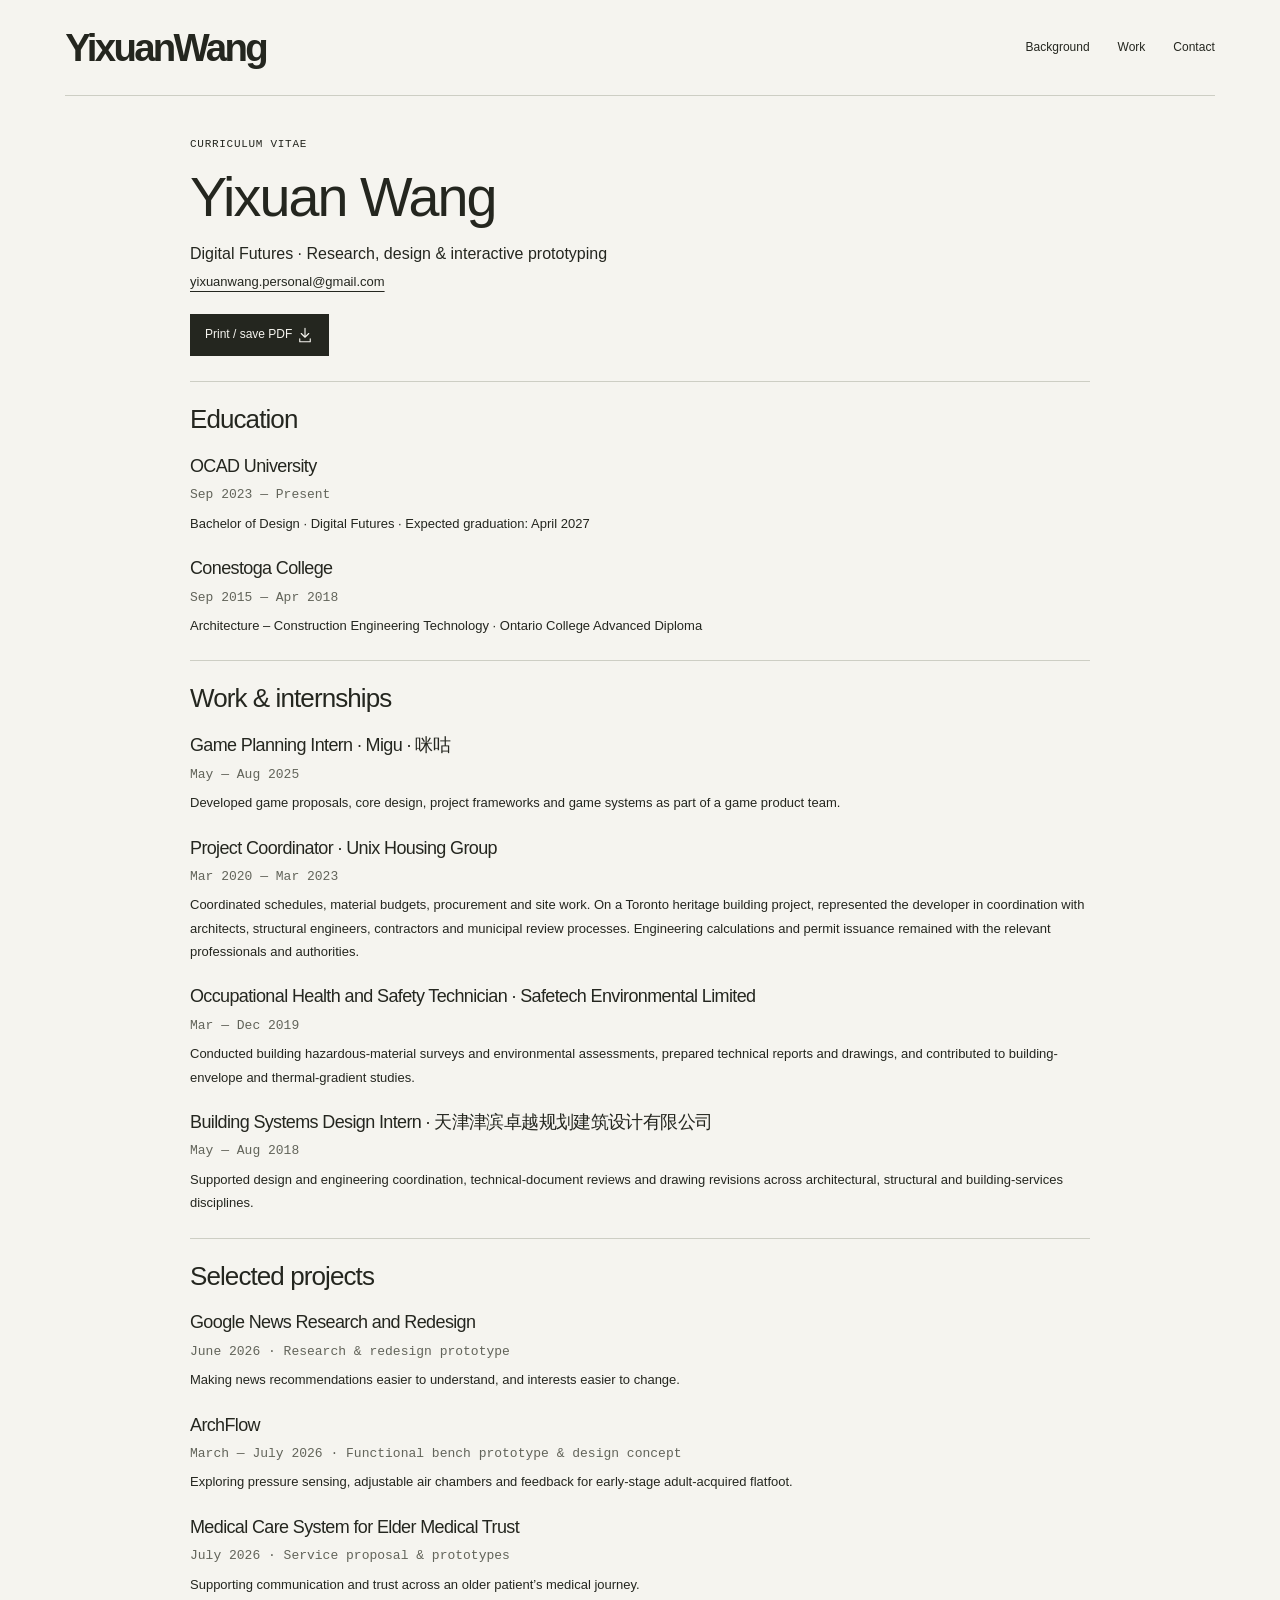
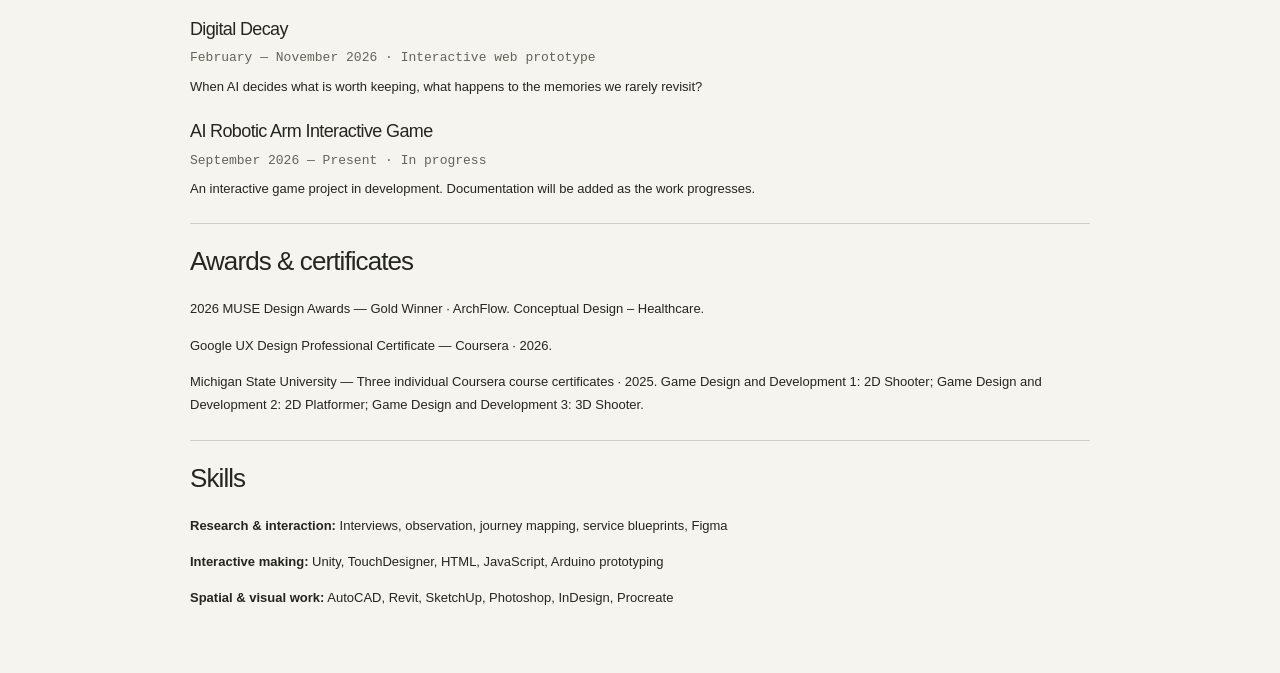
==== site/cv/index.html @ 7db2e15b "Publish portfolio with automatic GitHub Pages deployment" ====
<!doctype html>
<html lang="en">
<head>
<meta charset="utf-8">
<meta name="viewport" content="width=device-width,initial-scale=1">
<meta name="theme-color" content="#f5f4ef">
<title>Yixuan Wang — CV</title>
<meta name="description" content="Education, professional experience and selected design work by Yixuan Wang.">
<meta property="og:type" content="website">
<meta property="og:title" content="Yixuan Wang — CV">
<meta property="og:description" content="Education, professional experience and selected design work by Yixuan Wang.">
<meta property="og:image" content="../assets/portfolio-share.jpg">
<meta property="og:site_name" content="YixuanWang">
<meta name="twitter:card" content="summary_large_image">
<link rel="icon" type="image/svg+xml" href="../favicon.svg">
<link rel="stylesheet" href="../styles.css">
<script defer src="../config.js">
</script>
<script defer src="../app.js">
</script>
</head>
<body id="top">
<a class="skip-link" href="#main">Skip to content</a>
<header class="site-header wrap">
<a class="wordmark" href="../index.html" aria-label="YixuanWang — home">YixuanWang</a>
<nav aria-label="Main navigation">
<a href="../index.html#background">Background</a>
<a href="../index.html#work">Work</a>
<a href="../index.html#contact">Contact</a>
</nav>
</header>
<main id="main">
<article class="wrap cv-page">
<header>
<p class="eyebrow">Curriculum vitae</p>
<h1>Yixuan Wang</h1>
<p>Digital Futures · Research, design & interactive prototyping</p>
<a href="mailto:yixuanwang.personal@gmail.com">yixuanwang.personal@gmail.com</a>
<button class="button print-button" data-print>Print / save PDF <svg width="18" height="18" viewBox="0 0 24 24" fill="none" stroke="currentColor" stroke-width="1.5" stroke-linecap="round" stroke-linejoin="round" aria-hidden="true">
<path d="M12 3v12m-5-5 5 5 5-5M5 17v4h14v-4"/>
</svg>
</button>
</header>
<section>
<h2>Education</h2>
<div class="cv-entry">
<h3>OCAD University</h3>
<p class="date">Sep 2023 — Present</p>
<p>Bachelor of Design · Digital Futures · Expected graduation: April 2027</p>
</div>
<div class="cv-entry">
<h3>Conestoga College</h3>
<p class="date">Sep 2015 — Apr 2018</p>
<p>Architecture – Construction Engineering Technology · Ontario College Advanced Diploma</p>
</div>
</section>
<section>
<h2>Work & internships</h2>
<div class="cv-entry">
<h3>Game Planning Intern · Migu · 咪咕</h3>
<p class="date">May — Aug 2025</p>
<p>Developed game proposals, core design, project frameworks and game systems as part of a game product team.</p>
</div>
<div class="cv-entry">
<h3>Project Coordinator · Unix Housing Group</h3>
<p class="date">Mar 2020 — Mar 2023</p>
<p>Coordinated schedules, material budgets, procurement and site work. On a Toronto heritage building project, represented the developer in coordination with architects, structural engineers, contractors and municipal review processes. Engineering calculations and permit issuance remained with the relevant professionals and authorities.</p>
</div>
<div class="cv-entry">
<h3>Occupational Health and Safety Technician · Safetech Environmental Limited</h3>
<p class="date">Mar — Dec 2019</p>
<p>Conducted building hazardous-material surveys and environmental assessments, prepared technical reports and drawings, and contributed to building-envelope and thermal-gradient studies.</p>
</div>
<div class="cv-entry">
<h3>Building Systems Design Intern · 天津津滨卓越规划建筑设计有限公司</h3>
<p class="date">May — Aug 2018</p>
<p>Supported design and engineering coordination, technical-document reviews and drawing revisions across architectural, structural and building-services disciplines.</p>
</div>
</section>
<section>
<h2>Selected projects</h2>
<div class="cv-entry">
<h3>Google News Research and Redesign</h3>
<p class="date">June 2026 · Research & redesign prototype</p>
<p>Making news recommendations easier to understand, and interests easier to change.</p>
</div>
<div class="cv-entry">
<h3>ArchFlow</h3>
<p class="date">March — July 2026 · Functional bench prototype & design concept</p>
<p>Exploring pressure sensing, adjustable air chambers and feedback for early-stage adult-acquired flatfoot.</p>
</div>
<div class="cv-entry">
<h3>Medical Care System for Elder Medical Trust</h3>
<p class="date">July 2026 · Service proposal & prototypes</p>
<p>Supporting communication and trust across an older patient’s medical journey.</p>
</div>
<div class="cv-entry">
<h3>Digital Decay</h3>
<p class="date">February — November 2026 · Interactive web prototype</p>
<p>When AI decides what is worth keeping, what happens to the memories we rarely revisit?</p>
</div>
<div class="cv-entry">
<h3>AI Robotic Arm Interactive Game</h3>
<p class="date">September 2026 — Present · In progress</p>
<p>An interactive game project in development. Documentation will be added as the work progresses.</p>
</div>
</section>
<section>
<h2>Awards & certificates</h2>
<p>2026 MUSE Design Awards — Gold Winner · ArchFlow. Conceptual Design – Healthcare.</p>
<p>Google UX Design Professional Certificate — Coursera · 2026.</p>
<p>Michigan State University — Three individual Coursera course certificates · 2025. Game Design and Development 1: 2D Shooter; Game Design and Development 2: 2D Platformer; Game Design and Development 3: 3D Shooter.</p>
</section>
<section>
<h2>Skills</h2>
<p>
<strong>Research & interaction:</strong> Interviews, observation, journey mapping, service blueprints, Figma</p>
<p>
<strong>Interactive making:</strong> Unity, TouchDesigner, HTML, JavaScript, Arduino prototyping</p>
<p>
<strong>Spatial & visual work:</strong> AutoCAD, Revit, SketchUp, Photoshop, InDesign, Procreate</p>
</section>
</article>
</main>
<dialog class="media-dialog" id="media-dialog" aria-labelledby="media-title">
<div class="dialog-header">
<h2 id="media-title">Project media</h2>
<button class="icon-button" data-close-dialog aria-label="Close media">
<svg width="18" height="18" viewBox="0 0 24 24" fill="none" stroke="currentColor" stroke-width="1.5" stroke-linecap="round" stroke-linejoin="round" aria-hidden="true">
<path d="m6 6 12 12M6 18 18 6"/>
</svg>
</button>
</div>
<div id="media-content">
</div>
<p class="dialog-note">Escape to close</p>
</dialog>
</body>
</html>
---- site/styles.css ----
@charset "UTF-8";
[hidden]{display:none!important}
:root{--paper:#f5f4ef;--ink:#24261f;--muted:#62645a;--line:#cdcec4;--accent:#536044;--wash:#e7e8df;--serif:Georgia,'Times New Roman',serif;--sans:Arial,'Helvetica Neue','Segoe UI','Microsoft YaHei','PingFang SC',sans-serif;--mono:'Cascadia Code',Consolas,'Courier New',monospace;--space:clamp(24px,5.1vw,76px)}
*{box-sizing:border-box}html{scroll-behavior:smooth;scroll-padding-top:35px}body{margin:0;background:var(--paper);color:var(--ink);font-family:var(--sans);font-size:16px;line-height:1.65;-webkit-font-smoothing:antialiased}::selection{background:#d5dbc8;color:#20241b}a{color:inherit;text-decoration-thickness:1px;text-underline-offset:5px}a:hover{color:var(--accent)}button,input{font:inherit}button,a{-webkit-tap-highlight-color:transparent}button{cursor:pointer}button:disabled{cursor:default}a,button,summary{touch-action:manipulation}a:focus-visible,button:focus-visible,summary:focus-visible,[tabindex]:focus-visible{outline:2px solid var(--accent);outline-offset:6px}button svg,a svg{vertical-align:middle;flex-shrink:0}h1,h2,h3,h4,p,figure,ul,ol,dl{margin:0}h1,h2,h3,h4{font-weight:500;line-height:1.15;letter-spacing:-.035em}h1{font-size:clamp(37px,4.35vw,65px)}h2{font-size:clamp(29px,3vw,43px)}h3{font-size:24px}h4{font-size:17px}p+p{margin-top:1em}img{display:block;max-width:100%;height:auto}ul,ol{padding-left:1.25em}button{color:inherit}code{font-size:.9em;background:var(--wash);padding:2px 5px}strong{font-weight:600}.wrap{width:calc(100% - var(--space)*2);max-width:1240px;margin-inline:auto}.mono,.eyebrow,.section-label,.date,.column-label{font-family:var(--mono);font-weight:400}.eyebrow,.section-label,.column-label{font-size:11px;letter-spacing:.065em;text-transform:uppercase;line-height:1.6}.date{font-size:11px;line-height:1.5;color:var(--muted)}.small{font-size:13px;line-height:1.65}.subtle{color:var(--muted)}.skip-link{position:fixed;left:20px;top:-80px;z-index:100;background:var(--ink);color:var(--paper);padding:10px 20px}.skip-link:focus{top:12px}.site-header{display:flex;align-items:center;justify-content:space-between;border-bottom:1px solid var(--line);padding-block:26px 25px;gap:24px}.wordmark{font-size:clamp(28px,3vw,43px);font-weight:700;letter-spacing:-.07em;line-height:1.1;text-decoration:none}.site-header nav{display:flex;gap:28px;font-size:12px}.site-header nav a{text-decoration:none;padding-block:12px}.opening{position:relative;padding:49px 0 47px;display:grid;grid-template-columns:1.9fr 1fr;column-gap:58px;row-gap:21px}.opening>.eyebrow{grid-column:1/-1;color:var(--muted)}.opening h1{font-size:clamp(32px,3.65vw,54px);letter-spacing:-.045em;line-height:1.13}.opening h1 span{color:var(--accent)}.opening>p:not(.eyebrow){font-size:14px;line-height:1.85;max-width:36ch;align-self:center}.opening-link{grid-column:1/-1;font-size:11px;text-decoration:none;color:var(--muted);display:flex;gap:15px;width:fit-content}.opening-link span{color:var(--accent)}.home-section{border-top:1px solid var(--line);padding-top:37px}.section-label{display:flex;align-items:center;gap:10px;color:var(--accent);margin-bottom:20px}.section-label:before{content:'';width:8px;height:8px;border:1px solid currentColor;flex-shrink:0}.after-turn .section-label:before,.site-footer .section-label:before,.case-section .section-label:before{border-top:0;border-right:0;transform:translateY(-2px)}.background-section>h2,.home-section>h2{margin-bottom:33px}.background-columns{display:grid;grid-template-columns:.95fr 1.2fr;gap:11%}.column-label{color:var(--muted);margin-bottom:20px;font-size:11px;letter-spacing:.05em}.education-item+.education-item{margin-top:27px}.education-item .date{margin-bottom:7px}.education-item h4{font-size:21px;margin-bottom:7px}.education-item>p:not(.date){font-size:13px}.education-item>p+p{margin-top:4px}.work-history details{border-bottom:1px solid var(--line)}summary{cursor:pointer;list-style:none}summary::-webkit-details-marker{display:none}.work-history summary{display:grid;grid-template-columns:1fr auto 12px;align-items:center;gap:12px;padding:13px 0}.work-history details:first-child summary{padding-top:0}.work-history strong{font-size:14px;font-weight:500;display:block}.job-role{display:block;font-size:11px;color:var(--muted);margin-top:2px}.detail-plus{color:var(--accent);font-size:18px}.work-history details[open] .detail-plus{transform:rotate(45deg)}.work-history details>p{font-size:13px;line-height:1.8;padding:0 24px 17px 0;color:var(--muted)}.work-documentation{display:grid;grid-template-columns:1.3fr 1fr;gap:24px;margin-top:32px;margin-bottom:42px}.document-placeholder{min-height:142px;border:1px solid var(--line);background:#eeeee7;padding:20px 24px;display:flex;align-items:center;justify-content:space-between;gap:16px}.document-placeholder .mono{font-size:10px;color:var(--muted);max-width:18ch}.document-placeholder p{font-family:var(--serif);font-size:21px;line-height:1.3;color:#6f7366}.document-placeholder+p{margin-top:0}figcaption{font-size:11px;line-height:1.6;color:var(--muted);margin-top:10px}.turn-section{display:grid;grid-template-columns:1fr 1.6fr;gap:10%;padding-block:40px 45px}.turn-section .section-label:before{border-right:0}.turn-section h2{font-size:clamp(30px,3.2vw,46px)}.turn-copy{max-width:65ch;font-size:15px;line-height:1.9}.turn-copy p+p{margin-top:17px}.turn-copy .turn-continuity{font-size:13px;color:var(--muted);border-left:1px solid var(--accent);padding-left:18px;margin-top:24px}.section-intro{display:flex;justify-content:space-between;align-items:flex-end;gap:30px;margin-bottom:32px}.section-intro>p{font-size:12px;line-height:1.8;color:var(--muted)}.project-row{display:grid;grid-template-columns:.85fr 1.4fr;gap:7%;align-items:center;border-top:1px solid var(--line);padding-block:33px}.project-row.reverse{grid-template-columns:1.4fr .85fr}.project-row.reverse .project-copy{grid-column:2;grid-row:1}.project-row.reverse .project-visual{grid-column:1;grid-row:1}.project-copy .eyebrow{font-size:10px;color:var(--accent);margin-bottom:17px}.project-copy h3{font-size:clamp(29px,3vw,42px);margin-bottom:16px}.project-copy h3 a{text-decoration:none}.project-copy>p:not(.eyebrow){font-size:14px;line-height:1.85;max-width:34ch}.project-actions{display:flex;align-items:center;gap:23px;flex-wrap:wrap;margin-top:20px}.text-link{font-size:12px;display:inline-flex;gap:10px;align-items:center;text-decoration:none;border-bottom:1px solid currentColor;padding-block:3px}.project-visual>a{display:block;text-decoration:none;background:var(--wash);overflow:hidden}.project-visual img:not(.news-visual img){width:100%;height:clamp(240px,26vw,350px);object-fit:cover}.project-visual .insole-visual{object-fit:contain!important;padding:5% 12%;background:#1d201c}.project-visual>a:hover img{opacity:.94}.project-visual figcaption{margin-top:8px}.news-visual{height:clamp(240px,27vw,370px);padding:22px 12%;background:#e5e8e1;display:flex;justify-content:center;align-items:center;gap:22px}.news-visual img{height:100%;max-width:48%;width:auto;object-fit:contain;box-shadow:0 5px 14px #292c2010;transform:rotate(-3deg)}.news-visual img+img{transform:rotate(4deg);height:91%}.project-sdg .project-visual img{object-position:25% 45%}.button{display:inline-flex;align-items:center;justify-content:center;gap:9px;background:var(--ink);border:1px solid var(--ink);padding:10px 14px;color:var(--paper);font-size:12px;line-height:1.4;text-decoration:none;min-height:42px}.button:hover{background:var(--accent);border-color:var(--accent);color:white}.button small{font-size:10px;opacity:.7;margin-left:6px}.demo-button svg{width:14px;height:14px}.status{display:inline-block;font-family:var(--mono);font-size:10px;letter-spacing:.045em;text-transform:uppercase;color:var(--accent);border:1px solid #8a917f;padding:3px 7px;margin-bottom:13px}.progress-visual{min-height:280px;display:flex;flex-direction:column;justify-content:space-between;align-items:flex-start;padding:30px;background:#e4e5dc;color:var(--accent)}.progress-visual>.mono{font-size:10px;letter-spacing:.04em}.progress-visual>div{font-family:var(--serif);font-size:clamp(28px,3.1vw,42px);line-height:1.1;letter-spacing:-.04em}.progress-visual>span:last-child{font-size:11px;color:#59624f}.project-ai-robotic-arm{padding-bottom:42px}.credentials-grid{display:grid;grid-template-columns:.9fr 1.1fr 1fr;gap:7%;padding-bottom:49px}.credentials-grid h4{font-size:15px;letter-spacing:-.02em;line-height:1.4}.credentials-grid p{font-size:12px;margin-top:6px}.credentials-grid .small{font-size:11px}.award-mark{font-family:var(--serif);font-size:50px!important;color:var(--accent);line-height:1.1;margin-bottom:18px}.award-mark span{font-size:12px;font-family:var(--mono);margin-left:12px;letter-spacing:0}.credential+.credential{margin-top:22px}.credential details{font-size:11px;margin-top:10px}.credential summary{text-decoration:underline;text-underline-offset:4px}.credential ul{margin-top:10px;line-height:1.7;color:var(--muted)}.skill-group+.skill-group{margin-top:18px}.site-footer{border-top:1px solid var(--line);padding-top:35px;padding-bottom:25px}.contact-heading h2{font-size:35px}.contact-heading>p:not(.section-label){font-size:12px;color:var(--muted);margin-top:12px}.email-link{font-family:var(--serif);font-size:clamp(20px,3.1vw,42px);letter-spacing:-.025em;text-decoration:none;display:inline-flex;align-items:center;gap:25px;margin:22px 0 40px;overflow-wrap:anywhere;max-width:100%;line-height:1.3}.email-link svg{width:25px;height:25px}.footer-bottom{border-top:1px solid var(--line);padding-top:19px;display:flex;justify-content:space-between;gap:24px;font-size:10px}.footer-bottom>div{display:flex;gap:25px}.footer-bottom a{text-decoration:none}.footer-bottom svg{width:13px;height:13px;margin-left:4px}
/* Case studies use the same grid, with more space for reading and evidence. */
.back-link{font-size:11px;text-decoration:none;display:inline-flex;gap:9px;align-items:center;margin-top:29px}.back-link svg{width:15px}.case-header{padding-top:38px}.case-header .eyebrow{color:var(--accent);margin-bottom:21px}.case-header h1{font-size:clamp(47px,7.4vw,106px);line-height:1.02;max-width:1000px}.heading-period{color:var(--accent)}.case-deck{font-family:var(--serif);font-size:clamp(25px,3vw,42px);line-height:1.25;letter-spacing:-.035em;margin-top:25px;max-width:28ch}.case-introduction{font-size:15px;max-width:64ch;margin-top:22px;line-height:1.85;color:var(--muted)}.project-meta{display:grid;grid-template-columns:repeat(3,1fr);gap:20px 35px;border-top:1px solid var(--line);border-bottom:1px solid var(--line);padding-block:24px;margin-top:35px}.project-meta dt{font-family:var(--mono);font-size:10px;text-transform:uppercase;color:var(--muted);margin-bottom:6px}.project-meta dd{font-size:12px;line-height:1.6;margin:0}.case-cover{margin-top:31px}.case-cover>img{width:100%;aspect-ratio:1.83;object-fit:cover}.case-cover figcaption{display:flex;justify-content:space-between;align-items:center;gap:20px;margin-top:14px}.case-index{display:flex;justify-content:space-between;gap:18px;flex-wrap:wrap;font-family:var(--mono);font-size:10px;padding-block:22px;border-top:1px solid var(--line);border-bottom:1px solid var(--line);margin-top:31px}.case-index a{text-decoration:none;padding-block:4px}.case-section{display:grid;grid-template-columns:1fr 1.65fr;gap:32px 8%;padding-block:49px;border-bottom:1px solid var(--line);scroll-margin-top:10px}.case-section-heading h2{font-size:clamp(27px,2.6vw,38px);letter-spacing:-.04em}.case-section .section-label{font-size:10px;gap:7px;margin-bottom:19px}.prose{max-width:72ch;font-size:15px;line-height:1.85}.prose .lead{font-size:22px;line-height:1.55;letter-spacing:-.025em;margin-bottom:20px}.prose p+p{margin-top:19px}.prose h3{font-size:19px;margin-top:26px;margin-bottom:11px;letter-spacing:-.025em}.prose h3+p{margin-top:0}.scope-note{font-size:12px;color:var(--muted);border-left:2px solid #8b947c;padding-left:18px}.research-stats{display:grid;grid-template-columns:1fr 1fr;gap:25px;padding-block:25px;border-bottom:1px solid var(--line);margin-top:12px}.research-stats>div{display:flex;align-items:center;gap:17px}.research-stats strong{font-family:var(--serif);font-size:64px;letter-spacing:-.06em;line-height:1;color:var(--accent);font-weight:400}.research-stats span{font-size:11px;line-height:1.6}.research-bars{margin:25px 0 12px}.research-bars>div+div{margin-top:22px}.research-bars>div>div{display:flex;justify-content:space-between;gap:20px;font-size:12px;line-height:1.6;margin-bottom:10px}.research-bars strong{font-family:var(--mono);font-size:12px;white-space:nowrap}.bar-track{display:block;height:7px;background:#e2e3d9}.bar-track>span{display:block;height:100%;background:var(--accent)}.decision-pair{display:grid;grid-template-columns:1fr 1fr;gap:27px;border-top:1px solid var(--line);margin-top:25px;padding-top:4px}.decision-pair h3{font-size:17px}.decision-pair p{font-size:13px;line-height:1.8}.scenario-steps{padding:0;list-style:none;margin-top:26px}.scenario-steps li{display:flex;gap:24px;padding-block:20px;border-top:1px solid var(--line)}.scenario-steps li>span{font-family:var(--mono);font-size:11px;padding-top:5px;color:var(--accent)}.scenario-steps h3{margin:0 0 7px;font-size:19px}.scenario-steps p{font-size:14px}.storyboard-grid{grid-column:1/-1;display:grid;grid-template-columns:repeat(3,1fr);gap:20px}.storyboard-grid img{aspect-ratio:1.5;object-fit:cover}.figure-note{font-size:11px;color:var(--muted);grid-column:1/-1;margin-top:-15px}.image-link{display:block;position:relative;text-decoration:none;background:white}.image-link img{width:100%}.zoom-hint{position:absolute;bottom:10px;right:10px;background:var(--paper);border:1px solid var(--line);padding:5px 8px;display:flex;align-items:center;gap:7px;font-size:10px;opacity:0;transition:opacity .15s}.image-link:hover .zoom-hint,.image-link:focus-visible .zoom-hint{opacity:1}.zoom-hint svg{height:12px;width:12px}.stage-sequence{grid-column:1/-1;list-style:none;padding:0;display:grid;grid-template-columns:repeat(3,1fr);border-top:1px solid var(--line);border-left:1px solid var(--line)}.stage-sequence li{padding:23px 25px;border-right:1px solid var(--line);border-bottom:1px solid var(--line);min-height:205px}.stage-sequence li:nth-child(n+4){background:#ebece4}.stage-number{font-family:var(--mono);font-size:10px;color:var(--accent)}.stage-sequence h3{font-size:21px;margin-top:16px;margin-bottom:12px}.stage-sequence p{font-size:12px;line-height:1.8;color:var(--muted)}.case-wide-copy{grid-column:1/-1;display:grid;grid-template-columns:1fr 1fr;gap:7%;margin-top:7px}.case-wide-copy h3{font-size:20px;line-height:1.3;margin-bottom:14px}.case-wide-copy p{font-size:14px;line-height:1.85}.table-scroll{grid-column:1/-1;overflow:auto}table{border-collapse:collapse;width:100%;font-size:12px;text-align:left;line-height:1.7}caption{text-align:left;font-family:var(--mono);font-size:10px;color:var(--muted);padding-bottom:15px}th,td{border-top:1px solid var(--line);border-bottom:1px solid var(--line);padding:13px 20px 13px 0;vertical-align:top}thead th{font-family:var(--mono);font-size:10px;text-transform:uppercase;color:var(--accent);font-weight:400}th{font-weight:500}td:nth-child(2){white-space:nowrap}.full-figure{grid-column:1/-1;margin-top:10px}.full-figure img{aspect-ratio:2.4;object-fit:cover}.interaction-block{grid-column:1/-1;display:grid;grid-template-columns:.8fr 1.4fr;align-items:center;gap:7%;padding-top:28px}.interaction-block.reverse{grid-template-columns:1.4fr .8fr}.interaction-block.reverse>div{grid-column:2;grid-row:1}.interaction-block.reverse>figure{grid-column:1;grid-row:1}.interaction-block .eyebrow{font-size:10px;color:var(--accent);margin-bottom:16px}.interaction-block h3{font-size:27px;margin-bottom:16px}.interaction-block p:not(.eyebrow){font-size:13px;line-height:1.9}.interaction-block .image-link{border:1px solid #deded5}.outcome-actions{display:flex;align-items:center;gap:25px;flex-wrap:wrap;margin-top:30px}.transcript{font-size:12px;border-top:1px solid var(--line);margin-top:25px;padding-top:16px}.transcript summary{color:var(--accent);text-decoration:underline;text-underline-offset:5px}.transcript p{margin-top:15px}.sources-section{display:grid;grid-template-columns:1fr 1.65fr;gap:26px 8%;padding-block:36px}.sources-section h2{font-size:21px;line-height:1.3}.sources-section ol{font-size:11px;padding-left:18px}.sources-section li+li{margin-top:15px}.sources-section p{font-size:11px;color:var(--muted);margin-top:4px}.sources-section>.small{grid-column:2}.sources-section svg{height:12px;width:12px}.case-end{border-top:1px solid var(--line);padding-block:25px 45px;display:flex;justify-content:space-between;gap:22px}.overview-page .case-header h1{font-size:clamp(40px,5.5vw,77px);max-width:900px}.overview-page .case-deck{font-family:var(--sans);font-size:19px;line-height:1.7;letter-spacing:-.025em;max-width:56ch}.overview-hero{margin-top:32px;margin-bottom:35px}.overview-hero>.news-visual{height:420px;padding:25px 23%}.overview-hero>img{width:100%;height:430px;object-fit:cover}.overview-hero>.insole-visual{object-fit:contain;background:#1d201c;padding:30px}.overview-hero>.progress-visual{min-height:330px}.overview-section{display:grid;grid-template-columns:.2fr 1fr;gap:24px;border-top:1px solid var(--line);padding-block:32px}.overview-section>.eyebrow{color:var(--accent);padding-top:5px}.overview-section>div{max-width:78ch}.overview-section h2{font-size:29px;margin-bottom:16px}.overview-section p{font-size:15px;line-height:1.85}.bench-figure{max-width:600px;margin:15px auto 38px}.bench-figure img{max-height:500px;object-fit:contain;background:#e6e5df}.editorial-note{background:var(--wash);padding:25px 30px;margin-top:8px}.editorial-note .eyebrow{color:var(--accent)}.editorial-note p{font-size:13px;margin-top:9px;max-width:75ch}.next-link{margin-block:30px 45px}.progress-note{max-width:65ch;padding:18px 0 30px}.progress-note h2{font-size:32px;margin-bottom:20px}.progress-note p{font-size:15px;line-height:1.8}.not-found{padding-block:90px}.not-found h1{margin:22px 0 30px}.cv-page{max-width:900px;padding-block:40px}.cv-page header{position:relative;padding-bottom:25px}.cv-page h1{margin:12px 0}.cv-page header>a{font-size:13px}.print-button{display:block;margin-top:20px}.cv-page section{border-top:1px solid var(--line);padding-block:23px}.cv-page section h2{font-size:26px;margin-bottom:20px}.cv-entry+.cv-entry{margin-top:22px}.cv-entry h3{font-size:18px;line-height:1.3;margin-bottom:5px}.cv-entry p,.cv-page section>p{font-size:13px;line-height:1.8}.cv-entry .date{margin-top:5px}.cv-entry p+p{margin-top:5px}
/* Native modal provides focus containment; no media exists before activation. */
.media-dialog{border:1px solid var(--line);background:var(--paper);color:var(--ink);width:min(1240px,94vw);max-width:94vw;max-height:94dvh;padding:18px 20px 12px;overflow:auto}.media-dialog::backdrop{background:#14160fe0}.dialog-header{display:flex;justify-content:space-between;align-items:center;gap:20px;margin-bottom:16px}.dialog-header h2{font-size:17px;letter-spacing:-.01em}.icon-button{display:inline-flex;align-items:center;justify-content:center;background:transparent;border:1px solid var(--line);width:42px;height:42px;flex-shrink:0}.icon-button:hover{background:var(--wash)}#media-content video{display:block;width:100%;max-height:75dvh;background:#161713}#media-content img{max-height:72dvh;object-fit:contain;margin:auto}#media-content>.text-link{margin-top:14px}.dialog-note{font-family:var(--mono);font-size:10px;color:var(--muted);margin-top:10px}.media-error{font-size:13px;padding-top:12px}.modal-open{overflow:hidden}
@media(min-width:1500px){.opening{padding-block:58px}.opening h1{font-size:54px}.project-visual img:not(.news-visual img){height:350px}.news-visual{height:350px}}
@media(max-width:1000px){.background-columns{gap:6%;grid-template-columns:.9fr 1.2fr}.work-history summary{gap:8px;grid-template-columns:1fr 11px}.work-history summary>.date{grid-column:1;grid-row:2;font-size:10px}.work-history summary>.detail-plus{grid-column:2;grid-row:1/3}.work-history summary{padding-block:10px;row-gap:3px}.opening{gap:20px 30px;grid-template-columns:1.5fr 1fr}.opening h1{font-size:36px}.opening>p:not(.eyebrow){font-size:12px}.credentials-grid{gap:4%}.case-section{gap:27px 5%;grid-template-columns:1fr 1.6fr}.interaction-block{gap:5%;grid-template-columns:.8fr 1.3fr}.interaction-block.reverse{grid-template-columns:1.3fr .8fr}.case-section-heading h2{font-size:29px}.research-stats>div{flex-direction:column;align-items:flex-start;gap:12px}.sources-section{gap:26px 5%}.stage-sequence li{padding:20px}.project-copy h3{font-size:32px}.document-placeholder{padding:17px;align-items:flex-start;flex-direction:column}.document-placeholder p{font-size:19px}}
@media(max-width:700px){:root{--space:22px}html{scroll-padding-top:15px}.site-header{padding-block:23px 20px;gap:15px}.wordmark{font-size:29px}.site-header nav{gap:17px;font-size:11px}.opening{display:block;padding-block:32px 33px}.opening>.eyebrow{font-size:10px;margin-bottom:19px}.opening h1{font-size:clamp(32px,7.7vw,47px)}.desktop-break{display:none}.opening>p:not(.eyebrow){font-size:13px;line-height:1.85;max-width:53ch;margin-top:20px}.opening-link{margin-top:22px}.home-section{padding-top:29px}.section-label{font-size:10px;margin-bottom:17px}.background-section>h2,.home-section>h2{margin-bottom:28px}.background-columns{grid-template-columns:1fr;gap:32px}.education-item+.education-item{margin-top:23px}.education-item h4{font-size:20px}.column-label{margin-bottom:18px}.work-history summary{grid-template-columns:1fr auto 12px;gap:10px;padding-block:13px}.work-history summary>.date{grid-column:auto;grid-row:auto;text-align:right;max-width:11ch}.work-history summary>.detail-plus{grid-column:auto;grid-row:auto}.work-history strong{font-size:13px}.work-history details>p{font-size:12px}.work-documentation{gap:13px;margin-top:26px;margin-bottom:30px;grid-template-columns:1fr 1fr}.document-placeholder{min-height:150px;padding:16px 12px;justify-content:space-between}.document-placeholder .mono{font-size:8px;line-height:1.7}.document-placeholder p{font-size:18px}figcaption{font-size:10px}.turn-section{grid-template-columns:1fr;gap:25px;padding-block:29px 32px}.turn-section h2{font-size:33px}.turn-section h2 br{display:none}.turn-copy{font-size:14px;line-height:1.9}.turn-copy .turn-continuity{font-size:12px}.section-intro{display:block;margin-bottom:25px}.section-intro h2{font-size:31px}.section-intro>p{font-size:11px;margin-top:15px}.project-row,.project-row.reverse{grid-template-columns:1fr;gap:23px;padding-block:27px}.project-row .project-copy,.project-row.reverse .project-copy,.project-row .project-visual,.project-row.reverse .project-visual{grid-column:1;grid-row:auto}.project-copy .eyebrow{margin-bottom:11px;font-size:9px}.project-copy h3{font-size:34px;margin-bottom:13px}.project-copy>p:not(.eyebrow){max-width:44ch;font-size:13px}.project-actions{gap:22px;margin-top:16px}.project-visual img:not(.news-visual img){height:260px}.news-visual{height:290px;padding:22px 18%;gap:20px}.project-sdg .project-visual img{object-fit:cover;object-position:left center}.progress-visual{min-height:240px;padding:24px}.progress-visual>div{font-size:37px}.credentials-grid{grid-template-columns:1fr;gap:30px;padding-bottom:35px}.credentials-grid>div+div{border-top:1px solid var(--line);padding-top:25px}.credentials-grid .column-label{margin-bottom:17px}.credentials-grid p{font-size:13px}.credentials-grid .small{font-size:12px}.award-mark{font-size:46px!important;margin-bottom:15px}.credential+.credential{margin-top:20px}.skill-group+.skill-group{margin-top:16px}.site-footer{padding-top:27px}.contact-heading h2{font-size:32px}.contact-heading>p:not(.section-label){font-size:11px;max-width:36ch}.email-link{font-size:clamp(17px,5.1vw,29px);gap:10px;margin-block:22px 30px}.email-link svg{width:18px;height:18px}.footer-bottom{flex-direction:column;gap:17px}.footer-bottom>div{gap:26px}.case-header{padding-top:28px}.case-header .eyebrow{font-size:9px;margin-bottom:19px}.case-header h1{font-size:clamp(44px,12vw,70px)}.case-deck{font-size:29px;margin-top:21px}.case-introduction{font-size:13px;line-height:1.85;margin-top:19px}.project-meta{grid-template-columns:1fr 1fr;gap:20px;margin-top:26px;padding-block:20px}.project-meta dt{font-size:9px}.project-meta dd{font-size:11px}.case-cover{margin-top:24px}.case-cover>img{aspect-ratio:1.4;object-position:45%}.case-cover figcaption{align-items:flex-start}.case-cover figcaption>span{max-width:22ch}.case-cover .button{padding:9px 10px;gap:6px;white-space:nowrap;font-size:10px;min-height:38px}.case-cover .button small{display:none}.case-index{gap:11px 20px;margin-top:25px;padding-block:17px;font-size:9px;justify-content:flex-start}.case-section{grid-template-columns:1fr;gap:24px;padding-block:33px}.case-section-heading h2{font-size:32px}.case-section-heading h2 br{display:none}.case-section .section-label{margin-bottom:14px}.prose{font-size:14px;line-height:1.9;max-width:none}.prose .lead{font-size:22px}.prose h3{font-size:19px}.research-stats{gap:16px}.research-stats>div{flex-direction:row;gap:16px}.research-stats strong{font-size:53px}.research-stats span{font-size:10px}.research-bars>div>div{font-size:11px;gap:12px}.research-bars strong{font-size:11px}.decision-pair{gap:20px}.decision-pair h3{font-size:17px;line-height:1.35}.decision-pair p{font-size:12px}.scenario-steps li{gap:18px}.scenario-steps p{font-size:13px}.storyboard-grid{grid-template-columns:1fr;gap:24px}.storyboard-grid img{aspect-ratio:1.5}.figure-note{margin-top:-6px}.zoom-hint{opacity:1;font-size:9px;padding:3px 6px}.stage-sequence{grid-template-columns:1fr 1fr}.stage-sequence li{padding:18px 16px;min-height:215px}.stage-sequence h3{font-size:22px;line-height:1.15}.stage-sequence p{font-size:12px}.case-wide-copy{grid-template-columns:1fr;gap:24px}.case-wide-copy h3{font-size:21px;margin-bottom:12px}.case-wide-copy p{font-size:13px}table{min-width:490px;font-size:11px}caption{font-size:9px}th,td{padding-block:12px}.full-figure{margin-top:0}.full-figure img{aspect-ratio:1.7;object-fit:cover}.interaction-block,.interaction-block.reverse{grid-template-columns:1fr;gap:24px;padding-top:14px}.interaction-block.reverse>div,.interaction-block.reverse>figure{grid-column:1;grid-row:auto}.interaction-block h3{font-size:28px}.interaction-block p:not(.eyebrow){font-size:13px}.interaction-block .eyebrow{margin-bottom:13px}.outcome-actions{gap:22px}.sources-section{grid-template-columns:1fr;gap:23px;padding-block:30px}.sources-section>.small{grid-column:1}.case-end{padding-block:23px 35px;gap:20px;flex-wrap:wrap}.case-end .text-link{font-size:10px}.overview-page .case-header h1{font-size:43px;line-height:1.1}.overview-page .case-deck{font-size:16px;line-height:1.8}.overview-hero>img{height:290px}.overview-hero>.news-visual{height:350px;padding:25px 18%}.overview-hero>.progress-visual{min-height:280px}.overview-section{grid-template-columns:1fr;gap:13px;padding-block:27px}.overview-section h2{font-size:28px}.overview-section p{font-size:14px}.editorial-note{padding:23px}.editorial-note p{font-size:12px}.progress-note h2{font-size:31px}.progress-note p{font-size:14px}.media-dialog{padding:12px;width:96vw;max-width:96vw}.dialog-header{margin-bottom:12px}.dialog-header h2{font-size:13px}.dialog-note{font-size:9px}.not-found{padding-block:60px}.not-found h1{font-size:40px}}
@media(max-width:370px){:root{--space:17px}.site-header nav{gap:11px;font-size:10px}.wordmark{font-size:26px}.work-history summary{grid-template-columns:1fr 12px}.work-history summary>.date{grid-column:1;grid-row:2;text-align:left;max-width:none}.work-history summary>.detail-plus{grid-column:2;grid-row:1/3}.research-stats>div{flex-direction:column;align-items:flex-start;gap:10px}.email-link{font-size:17px}.stage-sequence li{padding:15px 12px}}
@media(prefers-reduced-motion:reduce){html{scroll-behavior:auto}*,*:before,*:after{transition:none!important;animation:none!important}}
@media print{body{background:white;color:black;font-size:10pt}.site-header,.site-footer,.skip-link,.print-button,.media-dialog{display:none!important}.wrap{width:100%;max-width:none}.cv-page{padding:0}.cv-page header{padding-bottom:10px}.cv-page h1{font-size:28pt}.cv-page section{padding-block:12px;break-inside:auto}.cv-page section h2{font-size:15pt;margin-bottom:10px}.cv-entry{break-inside:avoid}.cv-entry+.cv-entry{margin-top:12px}.cv-entry h3{font-size:11pt}.cv-entry p,.cv-page section>p{font-size:9pt;line-height:1.5}.cv-entry .date{font-size:8pt}.cv-page a{text-decoration:none}@page{size:A4;margin:16mm}}
/* Product diagrams retain their complete crop rather than filling a landscape frame. */
.project-sdg .project-visual>a{background:white}
.project-sdg .project-visual img{object-fit:contain!important;padding:12px}
.project-visual .insole-visual,.overview-hero>.insole-visual{background:#e7e8df}
.interaction-block .image-link img{max-height:540px;object-fit:contain}
.document-placeholder p{color:var(--muted)}
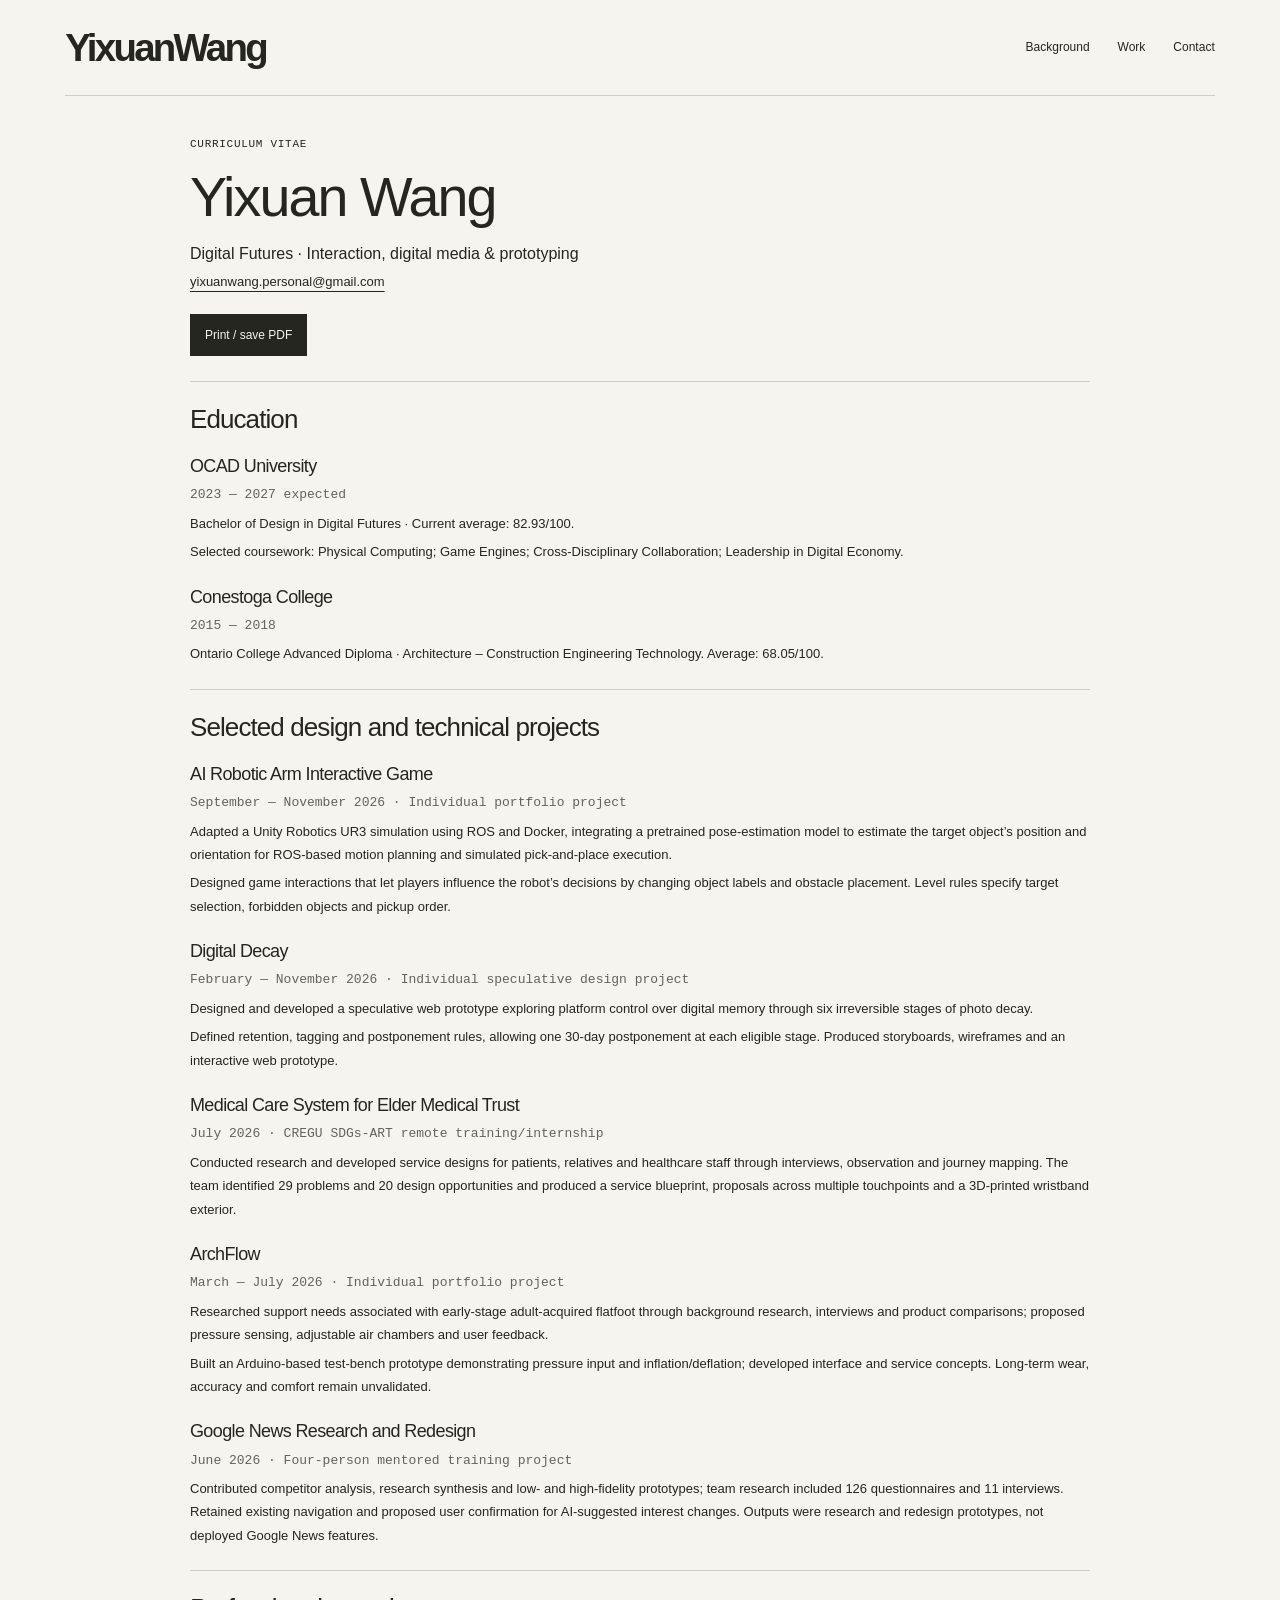
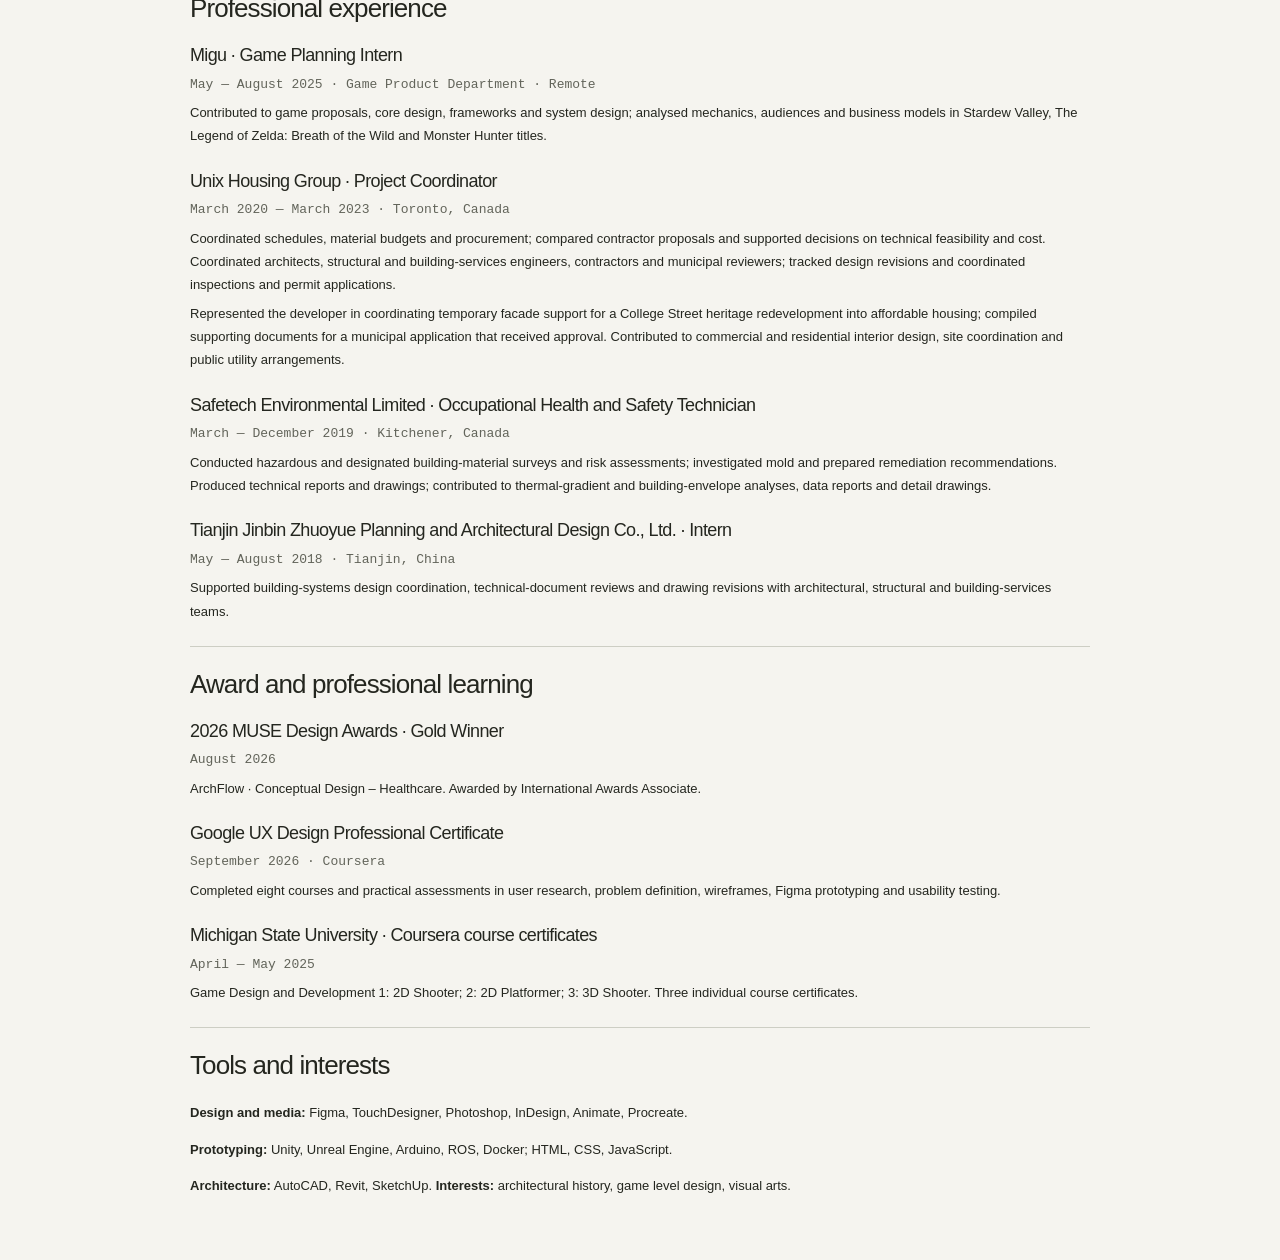
==== commit e96ce915: "Align homepage and public CV with revised portfolio" ====
--- a/site/cv/index.html
+++ b/site/cv/index.html
@@ -34,91 +34,102 @@
 <header>
 <p class="eyebrow">Curriculum vitae</p>
 <h1>Yixuan Wang</h1>
-<p>Digital Futures · Research, design & interactive prototyping</p>
+<p>Digital Futures · Interaction, digital media &amp; prototyping</p>
 <a href="mailto:yixuanwang.personal@gmail.com">yixuanwang.personal@gmail.com</a>
-<button class="button print-button" data-print>Print / save PDF <svg width="18" height="18" viewBox="0 0 24 24" fill="none" stroke="currentColor" stroke-width="1.5" stroke-linecap="round" stroke-linejoin="round" aria-hidden="true">
-<path d="M12 3v12m-5-5 5 5 5-5M5 17v4h14v-4"/>
-</svg>
-</button>
+<button class="button print-button" data-print>Print / save PDF</button>
 </header>
 <section>
 <h2>Education</h2>
 <div class="cv-entry">
 <h3>OCAD University</h3>
-<p class="date">Sep 2023 — Present</p>
-<p>Bachelor of Design · Digital Futures · Expected graduation: April 2027</p>
+<p class="date">2023 — 2027 expected</p>
+<p>Bachelor of Design in Digital Futures · Current average: 82.93/100.</p>
+<p>Selected coursework: Physical Computing; Game Engines; Cross-Disciplinary Collaboration; Leadership in Digital Economy.</p>
 </div>
 <div class="cv-entry">
 <h3>Conestoga College</h3>
-<p class="date">Sep 2015 — Apr 2018</p>
-<p>Architecture – Construction Engineering Technology · Ontario College Advanced Diploma</p>
+<p class="date">2015 — 2018</p>
+<p>Ontario College Advanced Diploma · Architecture – Construction Engineering Technology. Average: 68.05/100.</p>
 </div>
 </section>
 <section>
-<h2>Work & internships</h2>
+<h2>Selected design and technical projects</h2>
 <div class="cv-entry">
-<h3>Game Planning Intern · Migu · 咪咕</h3>
-<p class="date">May — Aug 2025</p>
-<p>Developed game proposals, core design, project frameworks and game systems as part of a game product team.</p>
+<h3>AI Robotic Arm Interactive Game</h3>
+<p class="date">September — November 2026 · Individual portfolio project</p>
+<p>Adapted a Unity Robotics UR3 simulation using ROS and Docker, integrating a pretrained pose-estimation model to estimate the target object’s position and orientation for ROS-based motion planning and simulated pick-and-place execution.</p>
+<p>Designed game interactions that let players influence the robot’s decisions by changing object labels and obstacle placement. Level rules specify target selection, forbidden objects and pickup order.</p>
 </div>
 <div class="cv-entry">
-<h3>Project Coordinator · Unix Housing Group</h3>
-<p class="date">Mar 2020 — Mar 2023</p>
-<p>Coordinated schedules, material budgets, procurement and site work. On a Toronto heritage building project, represented the developer in coordination with architects, structural engineers, contractors and municipal review processes. Engineering calculations and permit issuance remained with the relevant professionals and authorities.</p>
+<h3>Digital Decay</h3>
+<p class="date">February — November 2026 · Individual speculative design project</p>
+<p>Designed and developed a speculative web prototype exploring platform control over digital memory through six irreversible stages of photo decay.</p>
+<p>Defined retention, tagging and postponement rules, allowing one 30-day postponement at each eligible stage. Produced storyboards, wireframes and an interactive web prototype.</p>
 </div>
 <div class="cv-entry">
-<h3>Occupational Health and Safety Technician · Safetech Environmental Limited</h3>
-<p class="date">Mar — Dec 2019</p>
-<p>Conducted building hazardous-material surveys and environmental assessments, prepared technical reports and drawings, and contributed to building-envelope and thermal-gradient studies.</p>
+<h3>Medical Care System for Elder Medical Trust</h3>
+<p class="date">July 2026 · CREGU SDGs-ART remote training/internship</p>
+<p>Conducted research and developed service designs for patients, relatives and healthcare staff through interviews, observation and journey mapping. The team identified 29 problems and 20 design opportunities and produced a service blueprint, proposals across multiple touchpoints and a 3D-printed wristband exterior.</p>
 </div>
 <div class="cv-entry">
-<h3>Building Systems Design Intern · 天津津滨卓越规划建筑设计有限公司</h3>
-<p class="date">May — Aug 2018</p>
-<p>Supported design and engineering coordination, technical-document reviews and drawing revisions across architectural, structural and building-services disciplines.</p>
+<h3>ArchFlow</h3>
+<p class="date">March — July 2026 · Individual portfolio project</p>
+<p>Researched support needs associated with early-stage adult-acquired flatfoot through background research, interviews and product comparisons; proposed pressure sensing, adjustable air chambers and user feedback.</p>
+<p>Built an Arduino-based test-bench prototype demonstrating pressure input and inflation/deflation; developed interface and service concepts. Long-term wear, accuracy and comfort remain unvalidated.</p>
+</div>
+<div class="cv-entry">
+<h3>Google News Research and Redesign</h3>
+<p class="date">June 2026 · Four-person mentored training project</p>
+<p>Contributed competitor analysis, research synthesis and low- and high-fidelity prototypes; team research included 126 questionnaires and 11 interviews. Retained existing navigation and proposed user confirmation for AI-suggested interest changes. Outputs were research and redesign prototypes, not deployed Google News features.</p>
+</div>
+</section>
+<section class="cv-experience">
+<h2>Professional experience</h2>
+<div class="cv-entry">
+<h3>Migu · Game Planning Intern</h3>
+<p class="date">May — August 2025 · Game Product Department · Remote</p>
+<p>Contributed to game proposals, core design, frameworks and system design; analysed mechanics, audiences and business models in Stardew Valley, The Legend of Zelda: Breath of the Wild and Monster Hunter titles.</p>
+</div>
+<div class="cv-entry">
+<h3>Unix Housing Group · Project Coordinator</h3>
+<p class="date">March 2020 — March 2023 · Toronto, Canada</p>
+<p>Coordinated schedules, material budgets and procurement; compared contractor proposals and supported decisions on technical feasibility and cost. Coordinated architects, structural and building-services engineers, contractors and municipal reviewers; tracked design revisions and coordinated inspections and permit applications.</p>
+<p>Represented the developer in coordinating temporary facade support for a College Street heritage redevelopment into affordable housing; compiled supporting documents for a municipal application that received approval. Contributed to commercial and residential interior design, site coordination and public utility arrangements.</p>
+</div>
+<div class="cv-entry">
+<h3>Safetech Environmental Limited · Occupational Health and Safety Technician</h3>
+<p class="date">March — December 2019 · Kitchener, Canada</p>
+<p>Conducted hazardous and designated building-material surveys and risk assessments; investigated mold and prepared remediation recommendations. Produced technical reports and drawings; contributed to thermal-gradient and building-envelope analyses, data reports and detail drawings.</p>
+</div>
+<div class="cv-entry">
+<h3>Tianjin Jinbin Zhuoyue Planning and Architectural Design Co., Ltd. · Intern</h3>
+<p class="date">May — August 2018 · Tianjin, China</p>
+<p>Supported building-systems design coordination, technical-document reviews and drawing revisions with architectural, structural and building-services teams.</p>
 </div>
 </section>
 <section>
-<h2>Selected projects</h2>
+<h2>Award and professional learning</h2>
 <div class="cv-entry">
-<h3>Google News Research and Redesign</h3>
-<p class="date">June 2026 · Research & redesign prototype</p>
-<p>Making news recommendations easier to understand, and interests easier to change.</p>
+<h3>2026 MUSE Design Awards · Gold Winner</h3>
+<p class="date">August 2026</p>
+<p>ArchFlow · Conceptual Design – Healthcare. Awarded by International Awards Associate.</p>
 </div>
 <div class="cv-entry">
-<h3>ArchFlow</h3>
-<p class="date">March — July 2026 · Functional bench prototype & design concept</p>
-<p>Exploring pressure sensing, adjustable air chambers and feedback for early-stage adult-acquired flatfoot.</p>
+<h3>Google UX Design Professional Certificate</h3>
+<p class="date">September 2026 · Coursera</p>
+<p>Completed eight courses and practical assessments in user research, problem definition, wireframes, Figma prototyping and usability testing.</p>
 </div>
 <div class="cv-entry">
-<h3>Medical Care System for Elder Medical Trust</h3>
-<p class="date">July 2026 · Service proposal & prototypes</p>
-<p>Supporting communication and trust across an older patient’s medical journey.</p>
-</div>
-<div class="cv-entry">
-<h3>Digital Decay</h3>
-<p class="date">February — November 2026 · Interactive web prototype</p>
-<p>When AI decides what is worth keeping, what happens to the memories we rarely revisit?</p>
-</div>
-<div class="cv-entry">
-<h3>AI Robotic Arm Interactive Game</h3>
-<p class="date">September 2026 — Present · In progress</p>
-<p>An interactive game project in development. Documentation will be added as the work progresses.</p>
+<h3>Michigan State University · Coursera course certificates</h3>
+<p class="date">April — May 2025</p>
+<p>Game Design and Development 1: 2D Shooter; 2: 2D Platformer; 3: 3D Shooter. Three individual course certificates.</p>
 </div>
 </section>
 <section>
-<h2>Awards & certificates</h2>
-<p>2026 MUSE Design Awards — Gold Winner · ArchFlow. Conceptual Design – Healthcare.</p>
-<p>Google UX Design Professional Certificate — Coursera · 2026.</p>
-<p>Michigan State University — Three individual Coursera course certificates · 2025. Game Design and Development 1: 2D Shooter; Game Design and Development 2: 2D Platformer; Game Design and Development 3: 3D Shooter.</p>
-</section>
-<section>
-<h2>Skills</h2>
-<p>
-<strong>Research & interaction:</strong> Interviews, observation, journey mapping, service blueprints, Figma</p>
-<p>
-<strong>Interactive making:</strong> Unity, TouchDesigner, HTML, JavaScript, Arduino prototyping</p>
-<p>
-<strong>Spatial & visual work:</strong> AutoCAD, Revit, SketchUp, Photoshop, InDesign, Procreate</p>
+<h2>Tools and interests</h2>
+<p><strong>Design and media:</strong> Figma, TouchDesigner, Photoshop, InDesign, Animate, Procreate.</p>
+<p><strong>Prototyping:</strong> Unity, Unreal Engine, Arduino, ROS, Docker; HTML, CSS, JavaScript.</p>
+<p><strong>Architecture:</strong> AutoCAD, Revit, SketchUp. <strong>Interests:</strong> architectural history, game level design, visual arts.</p>
 </section>
 </article>
 </main>
--- a/site/styles.css
+++ b/site/styles.css
@@ -19,3 +19,34 @@
 .interaction-block .image-link img{max-height:540px;object-fit:contain}
 .document-placeholder p{color:var(--muted)}
 
+/* Background documentation uses the supplied photographs and complete plans. */
+.work-documentation{align-items:start;margin-bottom:18px}
+.work-documentation .image-link{height:clamp(230px,24vw,310px);border:1px solid var(--line);background:var(--wash);cursor:zoom-in}
+.work-documentation .image-link img{width:100%;height:100%;object-fit:cover}
+.work-documentation .drawing-document .image-link{padding:12px;background:white}
+.work-documentation .drawing-document img{object-fit:contain}
+.work-documentation .image-link:after{content:'View larger';position:absolute;right:10px;bottom:10px;padding:4px 9px;background:var(--paper);border:1px solid var(--line);font-size:14px;line-height:1.5}
+.work-documentation figcaption{font-size:14px;line-height:1.6}
+.work-documentation-more{margin-bottom:42px}
+.work-documentation-more>summary{display:flex;align-items:center;justify-content:space-between;gap:20px;padding:12px 0;border-bottom:1px solid var(--line);font-size:14px;line-height:1.6}
+.work-documentation-more>summary:after{content:'+';font-size:22px;color:var(--accent)}
+.work-documentation-more[open]>summary:after{content:'−'}
+.work-documentation-more .work-documentation{margin-top:24px}
+.turn-copy{font-size:16px}
+.turn-copy .turn-continuity{font-size:14px}
+@media(max-width:700px){.work-documentation .image-link{height:auto;aspect-ratio:4/3}.work-documentation .drawing-document .image-link{aspect-ratio:1.7}.work-documentation-more>summary{font-size:14px}.turn-copy{font-size:16px}}
+@media print{
+  .cv-page header{padding-bottom:6px}
+  .cv-page header .eyebrow{display:none}
+  .cv-page h1{font-size:25pt;margin:4px 0}
+  .cv-page header>p{font-size:10pt;line-height:1.4}
+  .cv-page section{padding-block:8px}
+  .cv-page section h2{font-size:13pt;margin-bottom:8px}
+  .cv-entry+.cv-entry{margin-top:9px}
+  .cv-entry h3{font-size:10pt;margin-bottom:3px}
+  .cv-entry p,.cv-page section>p{font-size:9pt;line-height:1.4}
+  .cv-entry .date,.cv-entry p+p{margin-top:3px}
+  .cv-experience{break-before:page}
+  @page{margin:14mm 16mm}
+}
+
